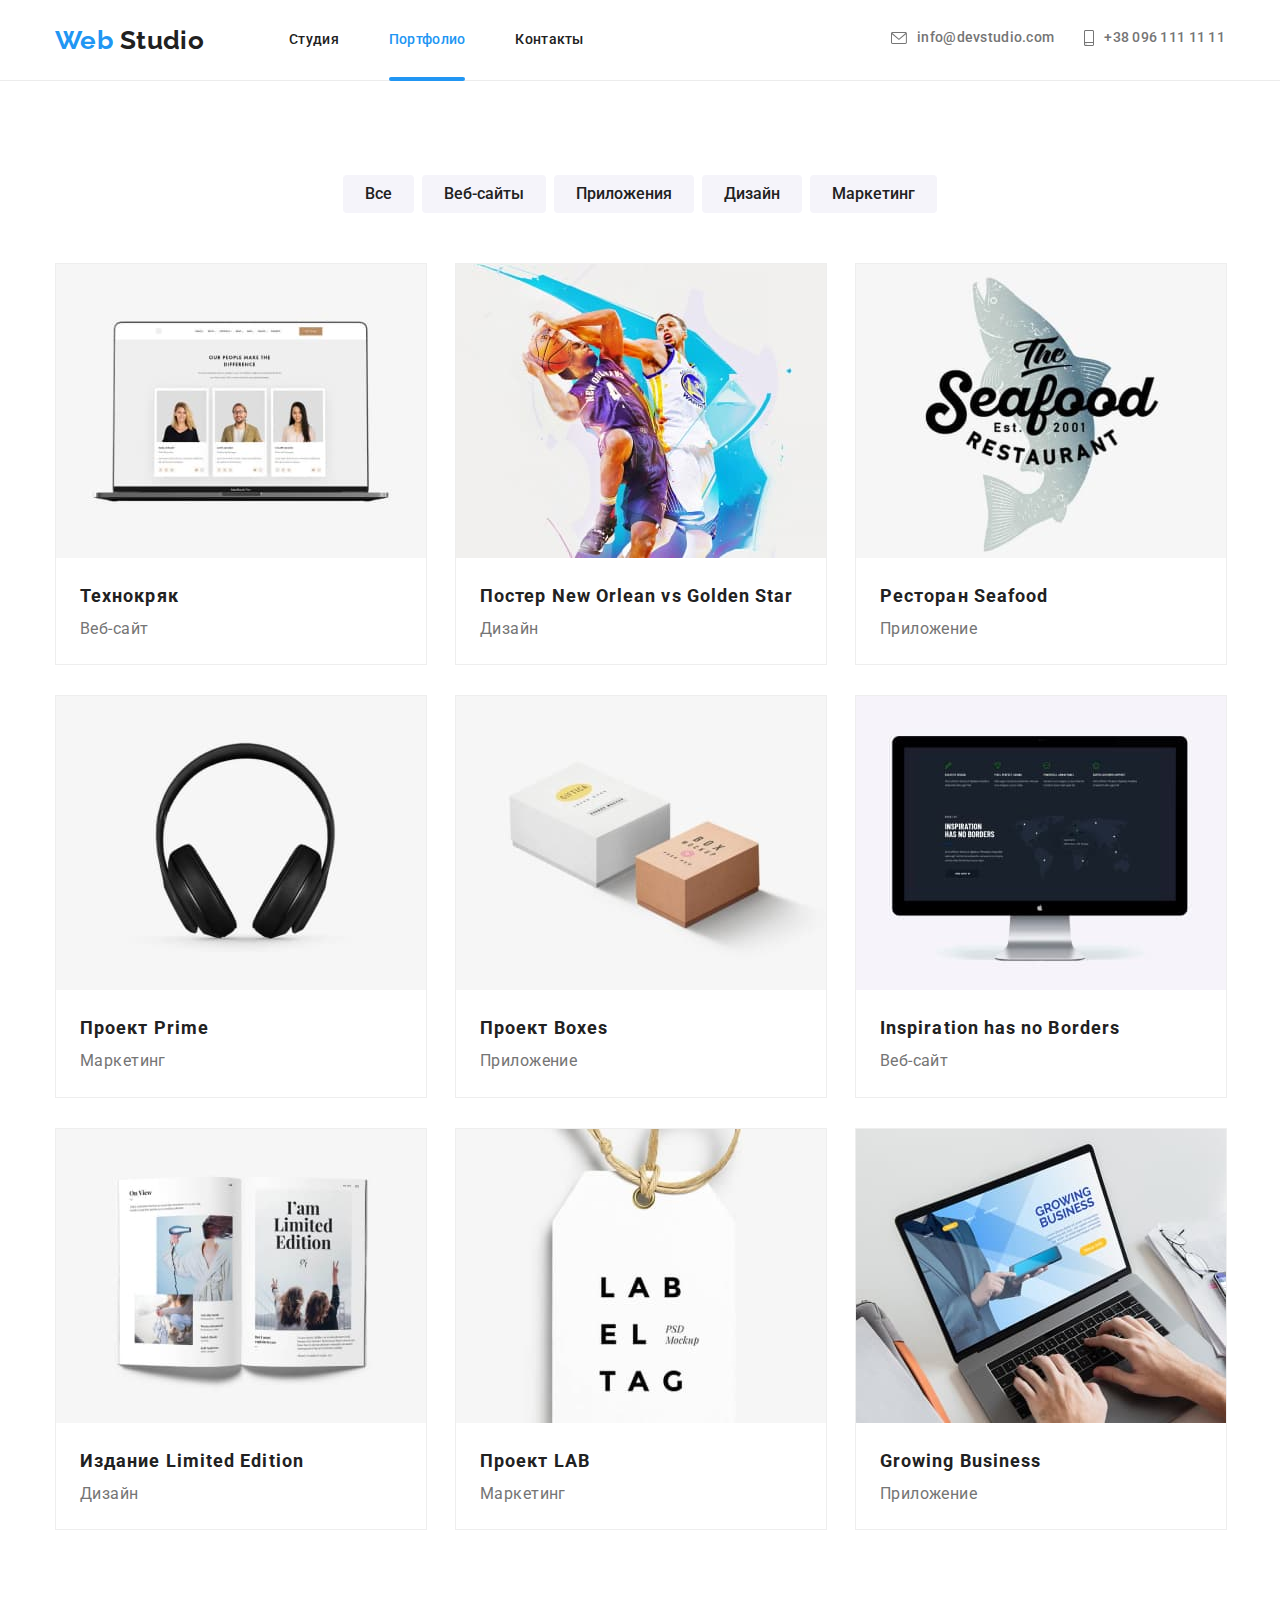
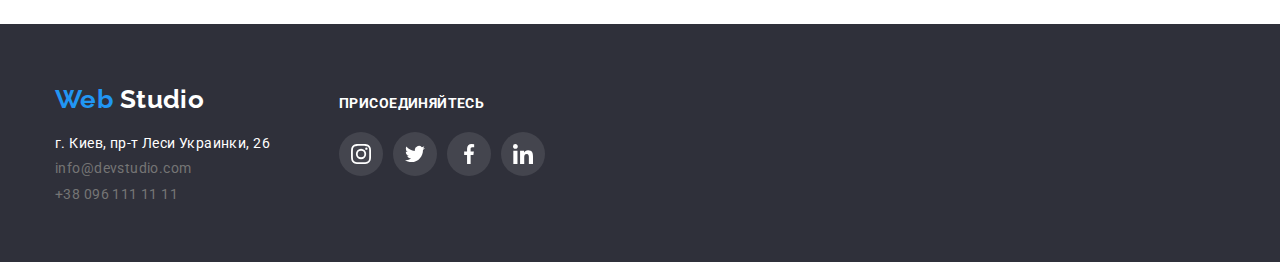
==== portfolio.html @ 9956367d "Summary" ====
<!DOCTYPE html>
<html lang="ru">

<head>
  <meta charset="UTF-8">
  <meta name="viewport" content="width=device-width, initial-scale=1.0">
  <title>Портфолио</title>
  <link href="https://fonts.googleapis.com/css2?family=Raleway:wght@700&family=Roboto:wght@400;500;700;900&display=swap" rel="stylesheet">
  <link rel="stylesheet" href="https://cdnjs.cloudflare.com/ajax/libs/modern-normalize/0.7.0/modern-normalize.min.css">
  <link rel="stylesheet" href="./css/style.css">
  <script src="https://ajax.googleapis.com/ajax/libs/jquery/3.5.1/jquery.min.js"></script>
  <script src="./js/active-script.js"></script>
</head>

<body>
  <!-- Шапка сайта  -->
  <header class="page-header">

    <nav>
      <div class="container main-cont">
        <a href="./index.html" title="Logo" class="logo reset-link" lang="en"><span class="logo-color">Web</span> Studio</a>

        <ul class="menu reset-ul">
          <li class="items"><a href="./index.html" class="menu-link reset-link">Студия</a></li>
          <li class="items"><a href="./portfolio.html" class="menu-link reset-link">Портфолио</a></li>
          <li class="items"><a href="./" class="menu-link reset-link">Контакты</a></li>
        </ul>

        <ul class="contact reset-ul">
          <li class="items">
            <a href="mailto:info@devstudio.com" class="contact-link reset-link" lang="en">
              <svg class="icon-envelope">
                <use href="./images/sprite.svg#icon-envelope"></use>
              </svg><span>info@devstudio.com</span></a>
          </li>
          <li class="items">
            <a href="tel:+380961111111" class="contact-link reset-link">
              <svg class="icon-smartphone">
                <use href="./images/sprite.svg#icon-smartphone"></use>
              </svg><span>+38 096 111 11 11</span></a>
          </li>

        </ul>
      </div>
    </nav>
  </header>

  <section class="portfolio">
    <div class="container">

      <!-- Придумал заголовок H1  -->
      <h1 class="portfolio-title reset visually-hidden">Наши работы</h1>

      <nav>

        <ul class="menu-filter reset-ul">
          <li class="items">
            <button type="button" class="menu-button reset-button">Все</button>
          </li>
          <li class="items">
            <button type="button" class="menu-button reset-button">Веб-сайты</button>
          </li>
          <li class="items">
            <button type="button" class="menu-button reset-button">Приложения</button>
          </li>
          <li class="items">
            <button type="button" class="menu-button reset-button">Дизайн</button>
          </li>
          <li class="items">
            <button type="button" class="menu-button reset-button">Маркетинг</button>
          </li>

        </ul>

      </nav>

      <div class="project">

        <ul class="project-list reset-ul">

          <li class="project-items">
            <a href="" class="project-items-link reset-link">
<div class="project-items_images">
              <img src="./images/tehno.jpg" width="370" alt="Технокряк">
              <div class="project-items_text">
                <p class="project-desc reset">Технокряк это современная площадка распространения коронавируса. Компании используют эту платформу для цифрового шпионажа и атак на защищённые сервера конкурентов.</p>
               </div>
              </div>
              <div class="project-block">
                <h3 class="project-title reset">
                Технокряк
            </h3>
                <p class="project-text reset">Веб-сайт</p>
               
              </div>

            </a>
          </li>
          <li class="project-items">
            <!-- По макету я так понял, что при наведении на курсора на весь блок  -->
            <a href="" class="project-items-link reset-link">
              <div class="project-items_images">
              <img src="./images/poster.jpg" width="370" alt="Постер">
              <div class="project-items_text">
                <p class="project-desc reset">Технокряк это современная площадка распространения коронавируса. Компании используют эту платформу для цифрового шпионажа и атак на защищённые сервера конкурентов.</p>
               </div>
              </div>
              <div class="project-block">
                <h3 class="project-title reset">
            Постер New Orlean vs Golden Star
        </h3>
                <p class="project-text reset">Дизайн</p>
               
              </div>
            </a>
          </li>
          <li class="project-items">
            <a href="" class="project-items-link reset-link">
              <div class="project-items_images">
              <img src="./images/restoran.jpg" width="370" alt="Ресторан морепродукты">
              <div class="project-items_text">
                <p class="project-desc reset">Технокряк это современная площадка распространения коронавируса. Компании используют эту платформу для цифрового шпионажа и атак на защищённые сервера конкурентов.</p>
               </div>
              </div>
              <div class="project-block">
                <h3 class="project-title reset">
            Ресторан Seafood
        </h3>
                <p class="project-text reset">Приложение</p>
                
              </div>
            </a>
          </li>

          <li class="project-items">
            <a href="" class="project-items-link reset-link">
              <div class="project-items_images">
              <img src="./images/project-prime.jpg" width="370" alt="Проект Прайм">
              <div class="project-items_text">
                <p class="project-desc reset">Технокряк это современная площадка распространения коронавируса. Компании используют эту платформу для цифрового шпионажа и атак на защищённые сервера конкурентов.</p>
               </div>
              </div>
              <div class="project-block">
                <h3 class="project-title reset">
                    Проект Prime
                </h3>
                <p class="project-text reset">Маркетинг</p>
              
              </div>
            </a>
          </li>
          <li class="project-items">

            <a href="" class="project-items-link reset-link">
              <div class="project-items_images">
              <img src="./images/project-box.jpg" width="370" alt="Проект ящики">
              <div class="project-items_text">
                <p class="project-desc reset">Технокряк это современная площадка распространения коронавируса. Компании используют эту платформу для цифрового шпионажа и атак на защищённые сервера конкурентов.</p>
               </div>
              </div>
              <div class="project-block">
                <h3 class="project-title reset">
                    Проект Boxes
                </h3>
                <p class="project-text reset">Приложение</p>
               
              </div>
            </a>
          </li>
          <li class="project-items">

            <a href="" class="project-items-link reset-link">
              <div class="project-items_images">
              <img src="./images/inspiration.jpg" width="370" alt="Стремление не имеет границ">
              <div class="project-items_text">
                <p class="project-desc reset">Технокряк это современная площадка распространения коронавируса. Компании используют эту платформу для цифрового шпионажа и атак на защищённые сервера конкурентов.</p>
               </div>
              </div>
              <div class="project-block">
                <h3 class="project-title reset" lang="en">
                    Inspiration has no Borders
                </h3>
                <p class="project-text reset">Веб-сайт</p>
              
              </div>
            </a>
          </li>

          <li class="project-items">
            <a href="" class="project-items-link reset-link">
              <div class="project-items_images">
              <img src="./images/izdanie.jpg" width="370" alt="Издание">
              <div class="project-items_text">
                <p class="project-desc reset">Технокряк это современная площадка распространения коронавируса. Компании используют эту платформу для цифрового шпионажа и атак на защищённые сервера конкурентов.</p>
               </div>
              </div>
              <div class="project-block">
                <h3 class="project-title reset" lang="en">
                    Издание Limited Edition
                </h3>
                <p class="project-text reset">Дизайн</p>
               
              </div>
            </a>
          </li>
          <li class="project-items">
            <a href="" class="project-items-link reset-link">
              <div class="project-items_images">
              <img src="./images/project-lab.jpg" width="370" alt="Проект лаб">
              <div class="project-items_text">
                <p class="project-desc reset">Технокряк это современная площадка распространения коронавируса. Компании используют эту платформу для цифрового шпионажа и атак на защищённые сервера конкурентов.</p>
               </div>
              </div>
              <div class="project-block">
                <h3 class="project-title reset">
                    Проект LAB
                </h3>
                <p class="project-text reset">Маркетинг</p>
               
              </div>
            </a>
          </li>
          <li class="project-items">
            <a href="" class="project-items-link reset-link">
              <div class="project-items_images">
              <img src="./images/growing.jpg" width="370" alt="Растущий бизнес">
              <div class="project-items_text">
                <p class="project-desc reset">Технокряк это современная площадка распространения коронавируса. Компании используют эту платформу для цифрового шпионажа и атак на защищённые сервера конкурентов.</p>
               </div>
              </div>
              <div class="project-block">
                <h3 class="project-title reset" lang="en">
                    Growing Business
                </h3>
                <p class="project-text reset">Приложение</p>
              
              </div>
            </a>
          </li>
        </ul>

      </div>
    </div>
  </section>
  <footer>
    <div class="footer">
      <div>
        <a href="./index.html" class="logo-footer reset-link" lang="en"><span class="logo-color">Web</span> Studio</a>
        <address>

        <ul class="reset-ul">
            <li class="contact-text">г. Киев, пр-т Леси Украинки, 26</li>
            <li class="marg"><a href="mailto:info@devstudio.com" class="contact-link reset-link" lang="en"> info@devstudio.com </a></li>
            <li class="marg"><a href="tel:+380961111111" class="contact-link reset-link"> +38 096 111 11 11 </a></li></ul>
    </address>
      </div>
      <div class="social">
        <b class="social-title reset">присоединяйтесь</b>
        <ul class="social-list reset-ul">
          <li class="items">
            <a href="" class="social-link reset-link">
              <svg width="20" height="20">
                <use href="./images/sprite.svg#icon-instagram"></use>
              </svg>
            </a>
          </li>
          <li class="items">
            <a href="" class="social-link reset-link">
              <svg width="20" height="20">
                <use href="./images/sprite.svg#icon-twitter"></use>
              </svg>
            </a>
          </li>
          <li class="items">
            <a href="" class="social-link reset-link">
              <svg width="20" height="20">
                <use href="./images/sprite.svg#icon-facebook"></use>
              </svg>
            </a>
          </li>
          <li class="items">
            <a href="" class="social-link reset-link">
              <svg width="20" height="20">
                <use href="./images/sprite.svg#icon-linkedin"></use>
              </svg>
            </a>
          </li>
        </ul>

      </div>
    </div>

  </footer>

</body>

</html>
---- css/style.css ----
/* Ширина сайта 1600px  */
/* Ширина портфолио 1170px */
/* Отступы портфолио margin 215px */

:root {
 --primary-text-color:#757575;
--bg-color:#ffffff;
--title-text-color:#212121;
--accent-color:#2196F3;
--button-color:#ffffff;
--bg-footer:#2F303A;

}

body
{
background-color: var(--bg-color);
color: var(--primary-text-color);
font-family: 'Roboto', sans-serif;
font-size: 14px;
line-height: 1.17;
letter-spacing: 0.03em;
}

footer {
background-color: var(--bg-footer);
}

img {
display: block;
}
/* Сброс стилей списка */
.reset-ul {
padding: 0;
margin: 0;
list-style-type: none;
} 

/* Сброс стилей  */
:focus {
    outline: none;
}

.reset {
    padding: 0;
    margin: 0;     
}

.reset-link {

    text-decoration: none;   
}

.reset-button {
    border:0;
}

.reset-h {
margin:0;
padding:0;

}

.reset-p {
margin:0;
padding:0;

}
/* Можно было сделать сброс по тегам, или еще проще подключить  reset.css */

.visually-hidden {
    position: absolute !important;
    clip: rect(1px 1px 1px 1px); /* IE6, IE7 */
    clip: rect(1px, 1px, 1px, 1px);
    padding:0 !important;
    border:0 !important;
    height: 1px !important; 
    width: 1px !important; 
    overflow: hidden;}
    
address {

    font-style: normal;  
}

/* Временно дял красоты */

.page-header {
border-bottom: 1px solid #ECECEC;
}

.logo {

   color: var(--title-text-color); 

   font-family: 'Raleway', sans-serif;
   font-weight:700;
   font-size: 26px;
   line-height: 1.19;
}
.logo-color {

color:var(--accent-color); 

}
.main-cont {
display: flex;
align-items: center;


}
.menu {
display: flex;
margin-left: 85px;

    
font-weight: 500;
font-size: 14px;
line-height: 1.14;
letter-spacing: 0.02em;
}

.menu .items:not(:last-child) {
margin-right: 50px;
}

.menu-link {
padding-left: 0;
display: block;
padding-top: 32px;
padding-bottom: 32px;
 color: var(--title-text-color);
}

.menu .items {
position: relative;
}

.menu-link:hover::after{
display:inherit;
content: '';
background-color: #2196F3;
}

.menu .active {
    color:var(--accent-color);
}

.menu .active::after {
    display:inherit;
    content: '';
    width: 100%;
    height: 4px;
    background-color: #2196F3;
    border-radius: 2px;
    position: absolute;
    bottom: -1px;
}


.menu-link:hover, .menu-link:focus {
color: var(--accent-color);
transition: color 250ms cubic-bezier(0.4, 0, 0.2, 1);

}
/* .menu-link:active {
    color: var(--accent-color);  
} */

.contact {
display: flex;
margin-left: auto;

font-weight: 500;
font-size: 14px;
line-height: 1.14;
letter-spacing: 0.02em;
}

.contact .items + .items {
    margin-left: 30px;
}

.contact-link  {
display: inline-flex;
align-items: center;
color: var(--primary-text-color);
fill:#757575


}
.contact-link:hover, contact-link:focus {
color:var(--accent-color);
fill:#2196F3;
transition: color 250ms cubic-bezier(0.4, 0, 0.2, 1), fill 250ms cubic-bezier(0.4, 0, 0.2, 1);

}
.contact-text {
color:#ffffff;  

line-height: 1.17;
}

.hero
{
    max-width: 1600px;
    min-height: 600px;
    margin-left: auto;
    margin-right: auto;
    background-image: linear-gradient(to right, rgba(47, 48, 58, 0.4),rgba(47, 48, 58, 0.4)), url(../images/header.jpg);
    background-color: black;
    background-repeat: no-repeat;
    background-position: center;
    background-size: cover;
    text-align: center;
    display: flex;

}
.hero-wrap {
    max-width: 696px;
    margin: auto;
    padding:0 15px;
}

.hero-title {
margin-top: 0;
margin-bottom: 30px;
color:#ffffff;

font-weight: 900;
font-size: 44px;
line-height: 1.36;
letter-spacing: 0.06em;
}

.portfolio-title {
margin-top: 0;
margin-bottom: 30px;
color:#ffffff;

font-weight: 900;
font-size: 44px;
line-height: 1.36;
letter-spacing: 0.06em;
text-align: center;
}

/* Мне кажется логичней и удобней так сделать, у нас h2  одинаковый на всех страницах 
Но если нужно можно создать отдельных класс   */
h2 {
color: var(--title-text-color);
font-weight: 700;
font-size: 36px;
line-height: 1.17;
text-align: center;
}

.feature-title {
color: var(--title-text-color);

font-weight: 700;
line-height: 1.14;


}
.feature-desc {
color: var(--title-text-color);
font-weight: 700;
line-height: 1.14;
text-transform: uppercase;

margin-bottom:10px;
}

.feature-text {
line-height: 1.714;
}

.box-title {
color:#ffffff;  
font-weight: 700;
line-height: 1.14;
text-transform: uppercase;
}
.team-title {
display: block;
margin-top: 30px;
color: var(--title-text-color);

font-weight: 500;
font-size: 16px;
line-height: 1.19;

}
.team-text {
display: block;
margin-top:10px;
margin-bottom: 16px;
font-size: 16px;
line-height: 1.19;

}


.button {
display: inline-block;
min-width: 200px;
padding-left: 32px;
padding-right: 32px;
padding-top:10px;
padding-bottom: 10px;
border-radius: 4px;
color:var(--button-color);
background-color: var(--accent-color);

font-weight: 700;
font-size: 16px;
line-height: 1.9;
letter-spacing: 0.06em;

}

.button:hover, .button:focus {
cursor: pointer;
}

.menu-button {
padding:6px 22px;
background: #F5F4FA;
border-radius: 4px;
font-weight: 500;
font-size: 16px;
line-height:1.625;

color: #212121;
}

.project-title {
color:var(--title-text-color);
font-weight: 700;
font-size: 18px;
line-height: 2;
letter-spacing: 0.06em;
}


.menu-filter button {
background-color: #F5F4FA;
color:#212121;
cursor: pointer;

}

 .menu-filter button:hover, .menu-filter button:focus{
background-color: var(--accent-color);
color: var(--button-color);
}

.menu-filter {
    display: flex;
    justify-content: center;
}

.menu-filter .items + .items{
    margin-left:8px;
}
.project{
    margin-top: 50px;
    
}
.project-text {
color: var(--primary-text-color);
font-size: 16px;
line-height: 1.9;

}

.project-desc {
color:#ffffff;

font-size: 18px;
line-height: 1.6;
}

.logo-footer {
display: block;
margin-bottom: 20px;
font-family: 'Raleway', sans-serif;
font-weight:700;
font-size: 26px;
line-height: 1.19;

color: #ffffff;
}

.feature-list, .box-list, .client-list, .team-list {
display: flex;
}

/* Классы одинаковые, можно прописать в одну строку */
/* .box-list {
    display: flex;
    padding-top: 50px;
    }

    .client-list {
        display: flex;
        padding-top: 50px;
    }
    .team-list {
        display: flex;
        padding-top: 50px;
    
    } */


.feature-list .items + .items {

margin-left: 30px;
}
/* .feature-list .items:not(:first-child)
{
    margin-left: 30px;

} */


.box {
    padding-top:94px;
    padding-bottom:94px;
    text-align: center;
}

.team {
    padding-top:94px; 
    padding-bottom:94px;
    text-align: center;
    background-color: #F5F4FA;

}
.feature {
    padding-top:94px; 
}
.client {
    padding-top: 94px;
    padding-bottom: 94px;
}

.portfolio {
padding-top:94px; 
padding-bottom:94px;

}

.container {
width: 1200px;
margin-left: auto;
margin-right: auto;
padding-left: 15px;
padding-right: 15px;

}


.box-list .items {
width: calc((100% - 60px)/3); 
}

.box-list .items + .items {
margin-left:30px;
}

.indent {
    margin-bottom: 50px;
}

.client-list .items + .items {
margin-left:30px; 
}


.team-icon {
    display: flex;
    justify-content: center;
    margin-bottom: 24px;

}
/* .team {
    text-align: center;
    background-color: #F5F4FA;
} */

.team-style {
    width: calc((100% - 90px)/4);
    background-color: var(--bg-color);
    box-shadow: 0px 1px 3px rgba(0, 0, 0, 0.12), 0px 1px 1px rgba(0, 0, 0, 0.14), 0px 2px 1px rgba(0, 0, 0, 0.2);
    border-radius: 0px 0px 4px 4px;
}

.team-style:not(:last-child) {
    margin-right: 30px;
}



/* Футер */
.footer {
display: flex;
align-items: baseline;
width: 1200px;
margin-left: auto;
margin-right: auto;
padding-left: 15px;
padding-right: 15px;
padding-top: 60px;
padding-bottom: 60px;
}

.marg {
margin-top: 9px;

}

.social-list {
display: flex;

}

.social-list .items + .items {
    margin-left:10px;
    
}

.social {
margin-left:69px;
}

.social-title {
display: block;
padding-bottom: 20px;
color:#ffffff;  
font-weight: 700;
line-height: 1.14;
text-transform: uppercase;
}

.project-list {
    display: flex;
    flex-wrap: wrap;
    
}


.project-items {
width: calc((100% - 60px)/3);
margin-right: 30px;
margin-bottom: 30px;
}

.project-items:nth-child(3n){
    margin-right: 0;
} 

 .project-items:nth-last-child(-n+3) {
    margin-bottom: 0;
   
} 
.project-block {
    margin: 20px 24px;
}

.project-items-link {
    display: inline-block;
    border: 1px solid #EEEEEE;
    }

.project-items-link:hover, .project-items-link:focus {

box-shadow: 0px 1px 1px rgba(0, 0, 0, 0.12), 0px 4px 4px rgba(0, 0, 0, 0.06), 1px 4px 6px rgba(0, 0, 0, 0.16);
}
/* Svg sprite все эти с параметры можно было прописать в inline svg, но я решил прописать в  css для практики  */

.icon-smartphone {
width: 10px;
height: 16px;
margin-right: 10px;

}

.icon-envelope{
    width: 16px;
    height: 12px;  
    margin-right: 10px;
}

/*   Стили для контейнера Особенности */
.icon-items {
    width: 270px;
    height: 120px;
    display: inline-flex;
    align-items: center;
    justify-content: center;
    background: #F5F4FA;
    border-radius: 4px;
    margin-bottom: 30px;
}

/* Стили для ссылок соц.сетей наша команда и футер  */

.social-link {
width: 44px;
height: 44px;
display: inline-flex;
align-items: center;
justify-content: center;
background-color: rgba(255, 255, 255, 0.1);
border-radius: 50%;
fill:#ffffff;
}

.social-link:hover, .social-link:focus {
    background-color: #2196F3;
    fill:#ffffff;
    transition: background-color 250ms cubic-bezier(0.4, 0, 0.2, 1), fill 250ms cubic-bezier(0.4, 0, 0.2, 1);

}

.team-icon-link {
    width: 44px;
    height: 44px;
    display: inline-flex;
    align-items: center;
    justify-content: center;
    fill:#afb1b8;
   
}

.team-icon-link:hover, .team-icon-link:focus {
    fill:#FFFFFF;
    background-color: #2196F3;
    border-radius: 50%;
    transition: background-color 250ms cubic-bezier(0.4, 0, 0.2, 1),
    fill 250ms cubic-bezier(0.4, 0, 0.2, 1);
}

.team-icon .items + .items {
    margin-left:10px;
}

.client-list-link {
    width: 170px;
    height: 90px;
    display: inline-flex;
    align-items: center;
    justify-content: center;
    border: 1px solid #AFB1B8;
    border-radius: 4px;
    fill:#afb1b8;
    
}

.client-list-link:hover, .client-list-link :focus {
    fill:#2196F3;
    border-color: #2196F3;
    transition: border-color 250ms cubic-bezier(0.4, 0, 0.2, 1),
    fill 250ms cubic-bezier(0.4, 0, 0.2, 1);
}

.items-box-1 {
    position: relative;
}

.items-box-2 {
    position: absolute;
    width: 100%;
    min-height: 70px;
    background-color:rgba(47, 48, 58, 0.8);
    bottom: 0;
    display: flex;
    align-items: center;
    justify-content: center;
}

.items-box-2_title {
color:#ffffff;
font-weight: 700;
text-transform: uppercase;
line-height: 1.14;
}

.project-items_images {
position: relative;
overflow: hidden;

}

.project-items_text {
    position: absolute;
    top: 0;
    width: 100%;
    height: 100%;
    background: rgba(33, 150, 243, 0.9);
    display: flex;
    align-items: center;
    justify-content: center;
    padding-left: 24px;
    padding-right: 24px;
    transform: translateY(100%);
    transition: transform 250ms cubic-bezier(0.4, 0, 0.2, 1);
    
}

.project-items-link:hover .project-items_text,
.project-items-link:focus .project-items_text {
    transform: translateY(0%);
}

/* Модальное окно */

.backdrop {
position: fixed;
top:0;
left:0;
width: 100%;
height: 100%;
background-color: rgba(0, 0, 0, 0.2);
opacity: 1;
transition: opacity 250ms cubic-bezier(0.4, 0, 0.2, 1);
}

.modal {
position: absolute;
width: 528px;
height: 581px;
top:50%;
left:50%;
background-color: #FFFFFF;
box-shadow: 0px 1px 3px rgba(0, 0, 0, 0.12), 0px 1px 1px rgba(0, 0, 0, 0.14), 0px 2px 1px rgba(0, 0, 0, 0.2);
border-radius: 4px;
transform: translate(-50%,-50%) scale(1);
transition: transform 250ms cubic-bezier(0.4, 0, 0.2, 1);
}

.backdrop.is-hidden {
opacity: 0;
pointer-events: none;
}

.backdrop.is-hidden .modal {
transform: translate(-50%,-50%) scale(0.2);
}

.close-modal {
position: absolute;
width: 30px;
height:30px;
top:0;
right:0;
margin-top: 8px;
margin-right: 8px;
display: flex;
align-items: center;
justify-content: center;
background-color:#ffffff;
border: 1px solid rgba(0, 0, 0, 0.1);
border-radius: 50%;
cursor: pointer;
}
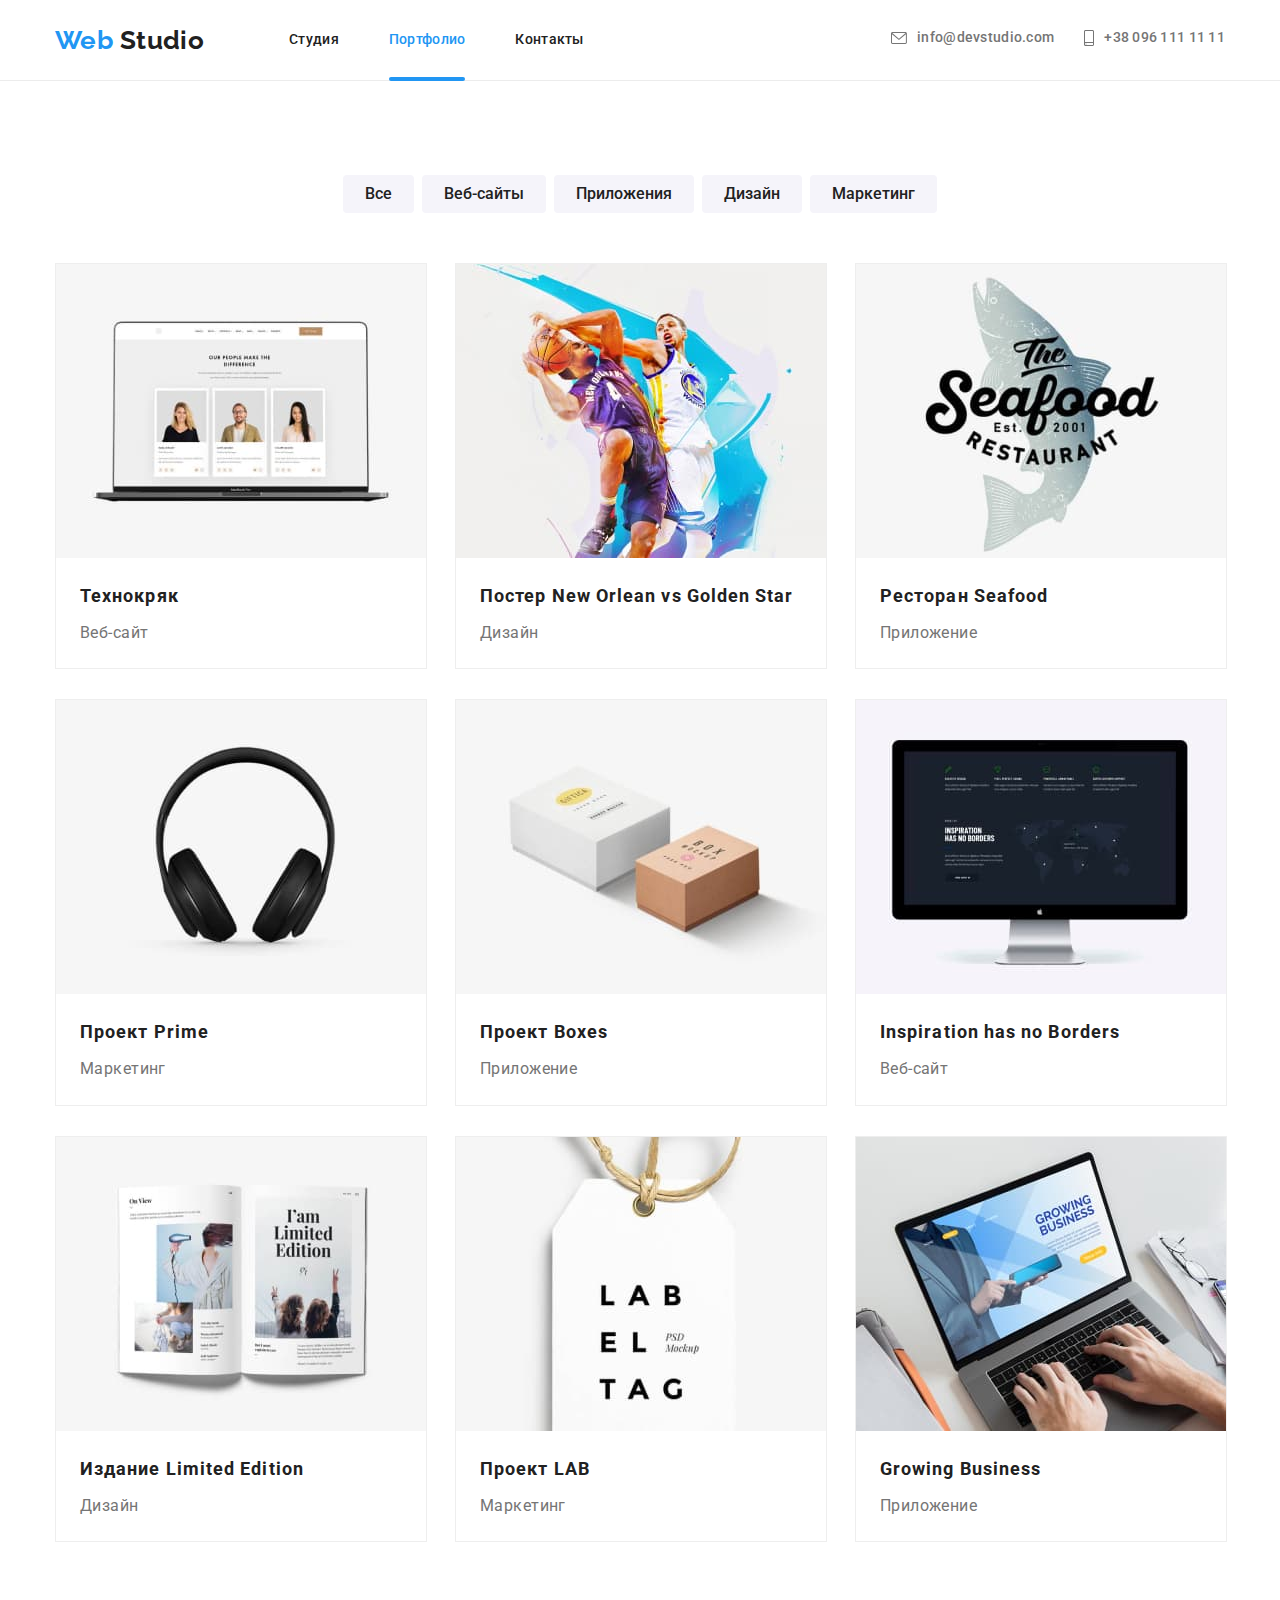
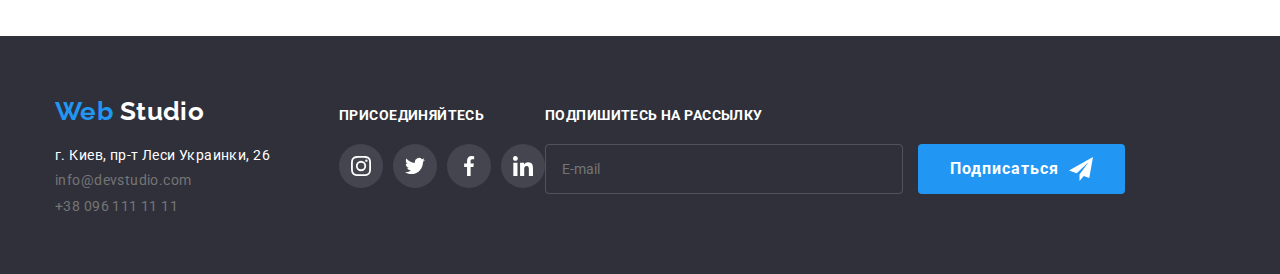
==== commit a2d47018: "Summary" ====
--- a/portfolio.html
+++ b/portfolio.html
@@ -288,6 +288,15 @@
         </ul>
 
       </div>
+      <div class="footer-form">
+        <b class="social-title reset">Подпишитесь на рассылку</b>
+        <form action="" class="footer-form-action">
+          <input type="email" name="mail" id="mail" placeholder="E-mail"> 
+          <button type="button" class="button reset-button">Подписаться  <svg width="24" height="24" class="footer-botton_icon">
+            <use href="./images/sprite.svg#icon-send"></use>
+          </svg> </button>
+        </form>
+      </div>
     </div>
 
   </footer>
--- a/css/style.css
+++ b/css/style.css
@@ -129,7 +129,8 @@
 display: block;
 padding-top: 32px;
 padding-bottom: 32px;
- color: var(--title-text-color);
+color: var(--title-text-color);
+transition: color 250ms cubic-bezier(0.4, 0, 0.2, 1);
 }
 
 .menu .items {
@@ -155,12 +156,12 @@
     border-radius: 2px;
     position: absolute;
     bottom: -1px;
+    left:0;
 }
 
 
 .menu-link:hover, .menu-link:focus {
 color: var(--accent-color);
-transition: color 250ms cubic-bezier(0.4, 0, 0.2, 1);
 
 }
 /* .menu-link:active {
@@ -185,14 +186,14 @@
 display: inline-flex;
 align-items: center;
 color: var(--primary-text-color);
-fill:#757575
-
-
-}
+fill:#757575;
+transition: color 250ms cubic-bezier(0.4, 0, 0.2, 1), fill 250ms cubic-bezier(0.4, 0, 0.2, 1);
+
+}
+
 .contact-link:hover, contact-link:focus {
 color:var(--accent-color);
 fill:#2196F3;
-transition: color 250ms cubic-bezier(0.4, 0, 0.2, 1), fill 250ms cubic-bezier(0.4, 0, 0.2, 1);
 
 }
 .contact-text {
@@ -326,16 +327,23 @@
 
 .menu-button {
 padding:6px 22px;
-background: #F5F4FA;
+background-color: #F5F4FA;
+color:#212121;
 border-radius: 4px;
 font-weight: 500;
 font-size: 16px;
 line-height:1.625;
-
-color: #212121;
-}
-
+cursor: pointer;
+transition: color 250ms cubic-bezier(0.4, 0, 0.2, 1), background-color 250ms cubic-bezier(0.4, 0, 0.2, 1);
+}
+
+.menu-button:hover, .menu-button:focus{
+    background-color: var(--accent-color);
+    color: var(--button-color);
+    }
+    
 .project-title {
+margin-bottom: 4px;
 color:var(--title-text-color);
 font-weight: 700;
 font-size: 18px;
@@ -343,18 +351,6 @@
 letter-spacing: 0.06em;
 }
 
-
-.menu-filter button {
-background-color: #F5F4FA;
-color:#212121;
-cursor: pointer;
-
-}
-
- .menu-filter button:hover, .menu-filter button:focus{
-background-color: var(--accent-color);
-color: var(--button-color);
-}
 
 .menu-filter {
     display: flex;
@@ -462,9 +458,9 @@
 }
 
 
-.box-list .items {
+/* .box-list .items {
 width: calc((100% - 60px)/3); 
-}
+} */
 
 .box-list .items + .items {
 margin-left:30px;
@@ -616,12 +612,13 @@
 background-color: rgba(255, 255, 255, 0.1);
 border-radius: 50%;
 fill:#ffffff;
+transition: background-color 250ms cubic-bezier(0.4, 0, 0.2, 1), fill 250ms cubic-bezier(0.4, 0, 0.2, 1);
 }
 
 .social-link:hover, .social-link:focus {
     background-color: #2196F3;
     fill:#ffffff;
-    transition: background-color 250ms cubic-bezier(0.4, 0, 0.2, 1), fill 250ms cubic-bezier(0.4, 0, 0.2, 1);
+ 
 
 }
 
@@ -632,6 +629,10 @@
     align-items: center;
     justify-content: center;
     fill:#afb1b8;
+    border-radius: 50%;
+    /* transition: fill 250ms cubic-bezier(0.4, 0, 0.2, 1); */
+    transition: background-color 250ms cubic-bezier(0.4, 0, 0.2, 1),
+    fill 250ms cubic-bezier(0.4, 0, 0.2, 1);
    
 }
 
@@ -639,8 +640,6 @@
     fill:#FFFFFF;
     background-color: #2196F3;
     border-radius: 50%;
-    transition: background-color 250ms cubic-bezier(0.4, 0, 0.2, 1),
-    fill 250ms cubic-bezier(0.4, 0, 0.2, 1);
 }
 
 .team-icon .items + .items {
@@ -656,14 +655,14 @@
     border: 1px solid #AFB1B8;
     border-radius: 4px;
     fill:#afb1b8;
+    transition: border-color 250ms cubic-bezier(0.4, 0, 0.2, 1),
+    fill 250ms cubic-bezier(0.4, 0, 0.2, 1);
     
 }
 
 .client-list-link:hover, .client-list-link :focus {
     fill:#2196F3;
     border-color: #2196F3;
-    transition: border-color 250ms cubic-bezier(0.4, 0, 0.2, 1),
-    fill 250ms cubic-bezier(0.4, 0, 0.2, 1);
 }
 
 .items-box-1 {
@@ -697,6 +696,7 @@
 .project-items_text {
     position: absolute;
     top: 0;
+    left:0;
     width: 100%;
     height: 100%;
     background: rgba(33, 150, 243, 0.9);
@@ -743,6 +743,7 @@
 
 .backdrop.is-hidden {
 opacity: 0;
+visibility: hidden;
 pointer-events: none;
 }
 
@@ -765,4 +766,28 @@
 border: 1px solid rgba(0, 0, 0, 0.1);
 border-radius: 50%;
 cursor: pointer;
+}
+
+.footer-form-action .button {
+    display: inline-flex;
+    justify-content: center;
+    align-items: center;
+    margin-left: 12px;
+}
+
+
+.footer-form-action input {
+min-width: 358px;
+min-height: 50px;
+border: 1px solid rgba(165, 165, 165, 0.3);
+border-radius: 4px;
+background: transparent;
+padding-left: 16px;
+color: var(--button-color);
+}
+
+.footer-botton_icon {
+margin-left: 10px;
+fill:#ffffff;
+
 }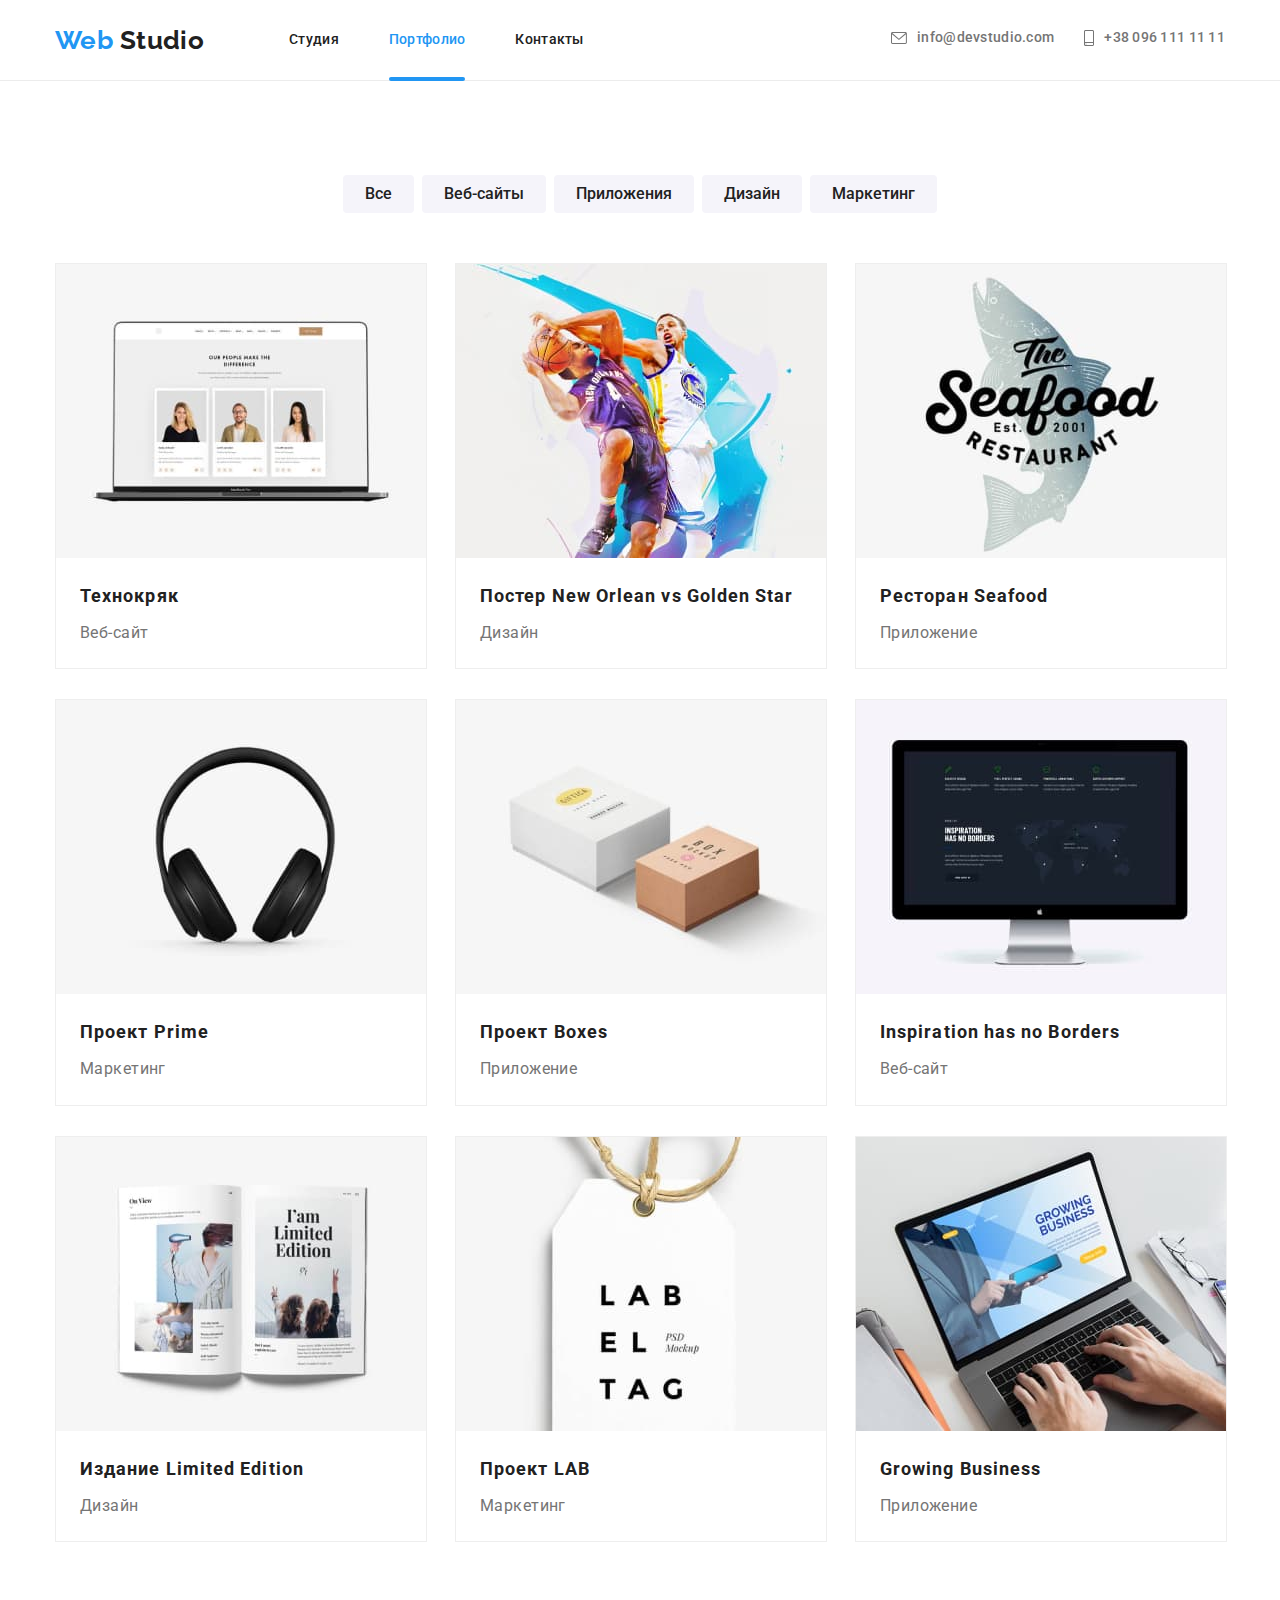
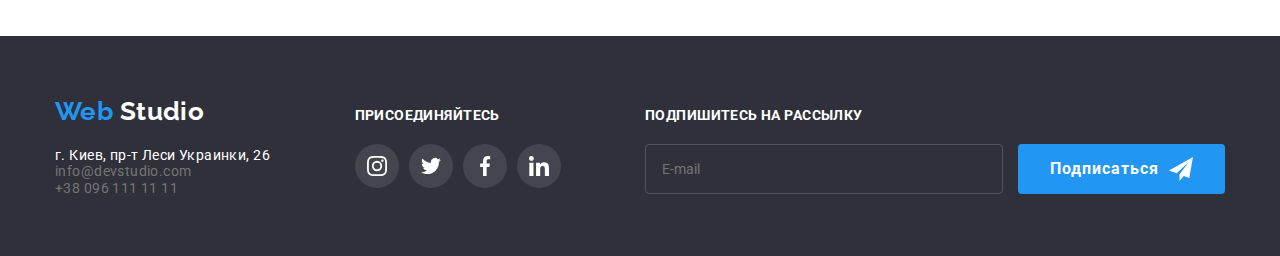
==== commit b38108b0: "Summary" ====
--- a/portfolio.html
+++ b/portfolio.html
@@ -292,7 +292,7 @@
         <b class="social-title reset">Подпишитесь на рассылку</b>
         <form action="" class="footer-form-action">
           <input type="email" name="mail" id="mail" placeholder="E-mail"> 
-          <button type="button" class="button reset-button">Подписаться  <svg width="24" height="24" class="footer-botton_icon">
+          <button type="submit" class="button reset-button">Подписаться  <svg width="24" height="24" class="footer-botton_icon">
             <use href="./images/sprite.svg#icon-send"></use>
           </svg> </button>
         </form>
--- a/css/style.css
+++ b/css/style.css
@@ -501,16 +501,18 @@
 
 /* Футер */
 .footer {
-display: flex;
-align-items: baseline;
-width: 1200px;
-margin-left: auto;
+ display: flex;
+ justify-content: space-between;
+ align-items: baseline;
+ width: 1200px;
+ margin-left: auto;
 margin-right: auto;
 padding-left: 15px;
-padding-right: 15px;
+padding-right: 15px;    
 padding-top: 60px;
 padding-bottom: 60px;
 }
+}
 
 .marg {
 margin-top: 9px;
@@ -527,9 +529,6 @@
     
 }
 
-.social {
-margin-left:69px;
-}
 
 .social-title {
 display: block;
